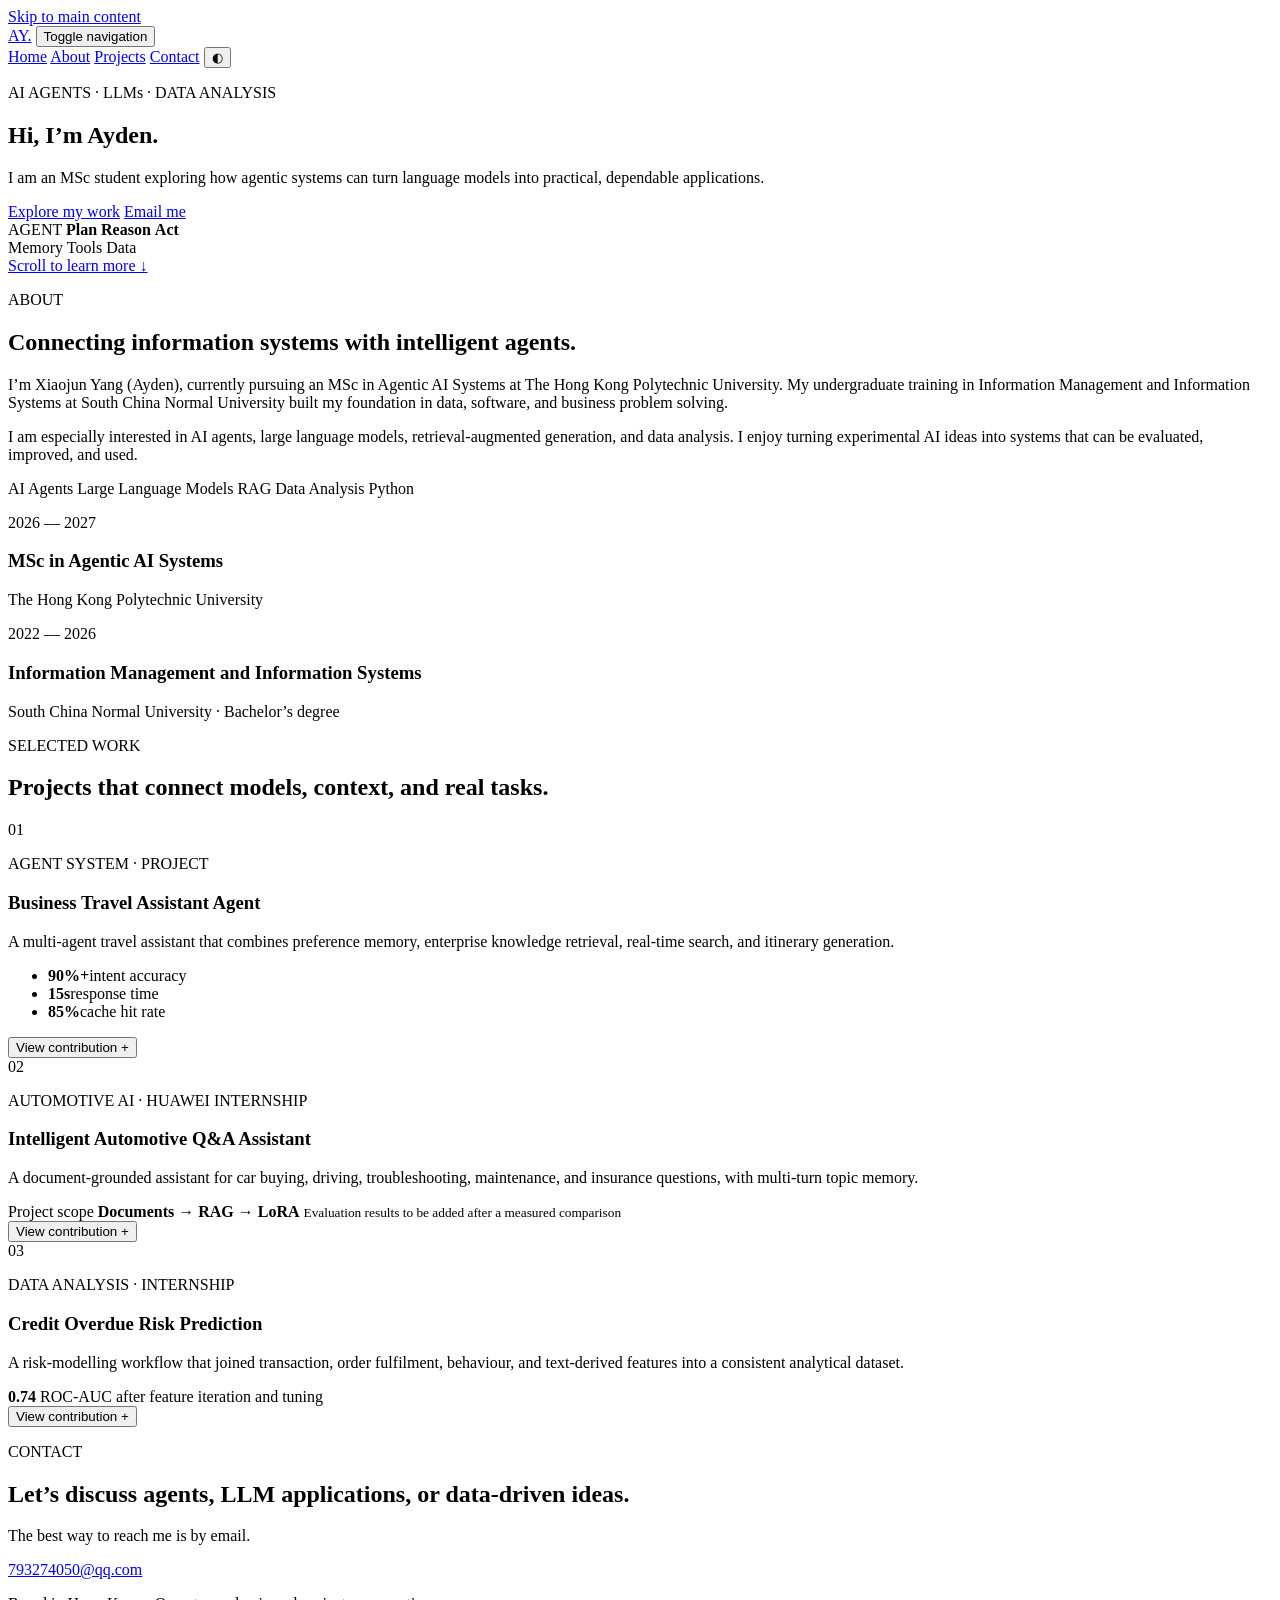
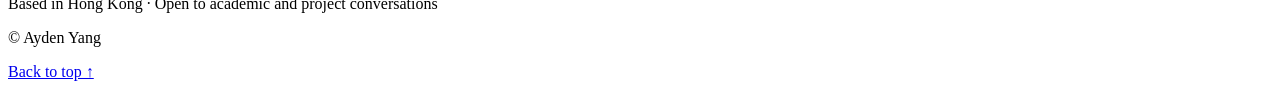
==== V0/index.html @ 96eb0669 "Publish V0/index.html" ====
<!doctype html>
<html lang="en">
  <head>
    <meta charset="utf-8" />
    <meta name="viewport" content="width=device-width, initial-scale=1" />
    <meta
      name="description"
      content="Ayden Yang's portfolio in AI agents, large language models, and data analysis."
    />
    <title>Ayden Yang | AI Agent Portfolio</title>
    <link rel="stylesheet" href="styles.css" />
    <script defer src="script.js"></script>
  </head>
  <body>
    <a class="skip-link" href="#main-content">Skip to main content</a>

    <header class="site-header">
      <nav class="nav container" aria-label="Primary navigation">
        <a class="brand" href="#home" aria-label="Ayden Yang home">AY.</a>
        <button
          class="nav-toggle"
          type="button"
          aria-expanded="false"
          aria-controls="nav-links"
        >
          <span class="sr-only">Toggle navigation</span>
          <span></span><span></span><span></span>
        </button>
        <div class="nav-links" id="nav-links">
          <a href="#home">Home</a>
          <a href="#about">About</a>
          <a href="#projects">Projects</a>
          <a href="#contact">Contact</a>
          <button class="theme-toggle" type="button" aria-label="Switch colour theme">
            <span aria-hidden="true">◐</span>
          </button>
        </div>
      </nav>
    </header>

    <main id="main-content">
      <section class="hero section" id="home">
        <div class="container hero-grid">
          <div class="hero-copy reveal">
            <p class="eyebrow">AI AGENTS · LLMs · DATA ANALYSIS</p>
            <h1>Hi, I’m <span>Ayden.</span></h1>
            <p class="hero-text">
              I am an MSc student exploring how agentic systems can turn language models into
              practical, dependable applications.
            </p>
            <div class="hero-actions">
              <a class="button primary" href="#projects">Explore my work</a>
              <a class="button secondary" href="mailto:793274050@qq.com">Email me</a>
            </div>
          </div>

          <div class="hero-visual reveal" aria-label="Agent system illustration">
            <div class="orbit orbit-one"></div>
            <div class="orbit orbit-two"></div>
            <div class="agent-core">
              <span class="core-label">AGENT</span>
              <strong>Plan</strong>
              <strong>Reason</strong>
              <strong>Act</strong>
            </div>
            <span class="node node-one">Memory</span>
            <span class="node node-two">Tools</span>
            <span class="node node-three">Data</span>
          </div>
        </div>
        <a class="scroll-cue" href="#about">Scroll to learn more ↓</a>
      </section>

      <section class="section" id="about">
        <div class="container">
          <div class="section-heading reveal">
            <p class="eyebrow">ABOUT</p>
            <h2>Connecting information systems with intelligent agents.</h2>
          </div>

          <div class="about-grid">
            <div class="about-copy reveal">
              <p>
                I’m Xiaojun Yang (Ayden), currently pursuing an MSc in Agentic AI Systems at The
                Hong Kong Polytechnic University. My undergraduate training in Information
                Management and Information Systems at South China Normal University built my
                foundation in data, software, and business problem solving.
              </p>
              <p>
                I am especially interested in AI agents, large language models, retrieval-augmented
                generation, and data analysis. I enjoy turning experimental AI ideas into systems
                that can be evaluated, improved, and used.
              </p>
              <div class="tag-list" aria-label="Interests">
                <span>AI Agents</span>
                <span>Large Language Models</span>
                <span>RAG</span>
                <span>Data Analysis</span>
                <span>Python</span>
              </div>
            </div>

            <div class="timeline reveal" aria-label="Education timeline">
              <article>
                <p class="timeline-date">2026 — 2027</p>
                <h3>MSc in Agentic AI Systems</h3>
                <p>The Hong Kong Polytechnic University</p>
              </article>
              <article>
                <p class="timeline-date">2022 — 2026</p>
                <h3>Information Management and Information Systems</h3>
                <p>South China Normal University · Bachelor’s degree</p>
              </article>
            </div>
          </div>
        </div>
      </section>

      <section class="section projects-section" id="projects">
        <div class="container">
          <div class="section-heading reveal">
            <p class="eyebrow">SELECTED WORK</p>
            <h2>Projects that connect models, context, and real tasks.</h2>
          </div>

          <div class="project-grid">
            <article class="project-card featured reveal">
              <div class="project-number">01</div>
              <p class="project-type">AGENT SYSTEM · PROJECT</p>
              <h3>Business Travel Assistant Agent</h3>
              <p>
                A multi-agent travel assistant that combines preference memory, enterprise
                knowledge retrieval, real-time search, and itinerary generation.
              </p>
              <ul class="metric-list" aria-label="Reported prototype metrics">
                <li><strong>90%+</strong><span>intent accuracy</span></li>
                <li><strong>15s</strong><span>response time</span></li>
                <li><strong>85%</strong><span>cache hit rate</span></li>
              </ul>
              <button class="details-toggle" type="button" aria-expanded="false">
                View contribution <span aria-hidden="true">+</span>
              </button>
              <div class="project-details" hidden>
                <p>
                  I redesigned intent routing for six intent categories, introduced priority-aware
                  parallel scheduling, and built short- and long-term preference memory with Redis
                  caching. I also developed a Milvus and BGE-M3 RAG pipeline for travel policies,
                  city guides, and FAQs, with source-aware retrieval.
                </p>
                <p class="stack">Python · Multi-Agent Orchestration · Milvus · BGE-M3 · Redis · RAG</p>
              </div>
            </article>

            <article class="project-card reveal">
              <div class="project-number">02</div>
              <p class="project-type">AUTOMOTIVE AI · HUAWEI INTERNSHIP</p>
              <h3>Intelligent Automotive Q&amp;A Assistant</h3>
              <p>
                A document-grounded assistant for car buying, driving, troubleshooting,
                maintenance, and insurance questions, with multi-turn topic memory.
              </p>
              <div class="draft-result">
                <span>Project scope</span>
                <strong>Documents → RAG → LoRA</strong>
                <small>Evaluation results to be added after a measured comparison</small>
              </div>
              <button class="details-toggle" type="button" aria-expanded="false">
                View contribution <span aria-hidden="true">+</span>
              </button>
              <div class="project-details" hidden>
                <p>
                  I built a JSON instruction dataset with instruction, input,
                  and output fields across direct answers, step-by-step guidance, fault analysis,
                  terminology, and safety or insurance reminders. I built a RAG application using
                  uploaded owner manuals, maintenance guides, diagnostic documents, and insurance
                  terms for grounded multi-turn answers. I then applied LoRA adaptation to an
                  open-source model and compared outputs before and after fine-tuning and RAG.
                </p>
                <p class="stack">Automotive documents · JSON dataset · RAG · Multi-turn memory · LoRA</p>
              </div>
            </article>

            <article class="project-card reveal">
              <div class="project-number">03</div>
              <p class="project-type">DATA ANALYSIS · INTERNSHIP</p>
              <h3>Credit Overdue Risk Prediction</h3>
              <p>
                A risk-modelling workflow that joined transaction, order fulfilment, behaviour,
                and text-derived features into a consistent analytical dataset.
              </p>
              <div class="single-metric">
                <strong>0.74</strong>
                <span>ROC-AUC after feature iteration and tuning</span>
              </div>
              <button class="details-toggle" type="button" aria-expanded="false">
                View contribution <span aria-hidden="true">+</span>
              </button>
              <div class="project-details" hidden>
                <p>
                  During my data analyst internship at JD Finance, I used SQL and Excel for data
                  extraction and cleaning, transformed unstructured notes into model features, and
                  trained and tuned a LightGBM classifier in Python. I evaluated it with accuracy,
                  F1-score, and ROC-AUC.
                </p>
                <p class="stack">Python · SQL · Excel · NLP · LightGBM</p>
              </div>
            </article>
          </div>
        </div>
      </section>

      <section class="section contact-section" id="contact">
        <div class="container contact-grid">
          <div class="section-heading reveal">
            <p class="eyebrow">CONTACT</p>
            <h2>Let’s discuss agents, LLM applications, or data-driven ideas.</h2>
          </div>
          <div class="contact-card reveal">
            <p>The best way to reach me is by email.</p>
            <a href="mailto:793274050@qq.com">793274050@qq.com</a>
            <p class="contact-note">Based in Hong Kong · Open to academic and project conversations</p>
          </div>
        </div>
      </section>
    </main>

    <footer>
      <div class="container footer-row">
        <p>© <span id="year"></span> Ayden Yang</p>
        <a href="#home">Back to top ↑</a>
      </div>
    </footer>
  </body>
</html>
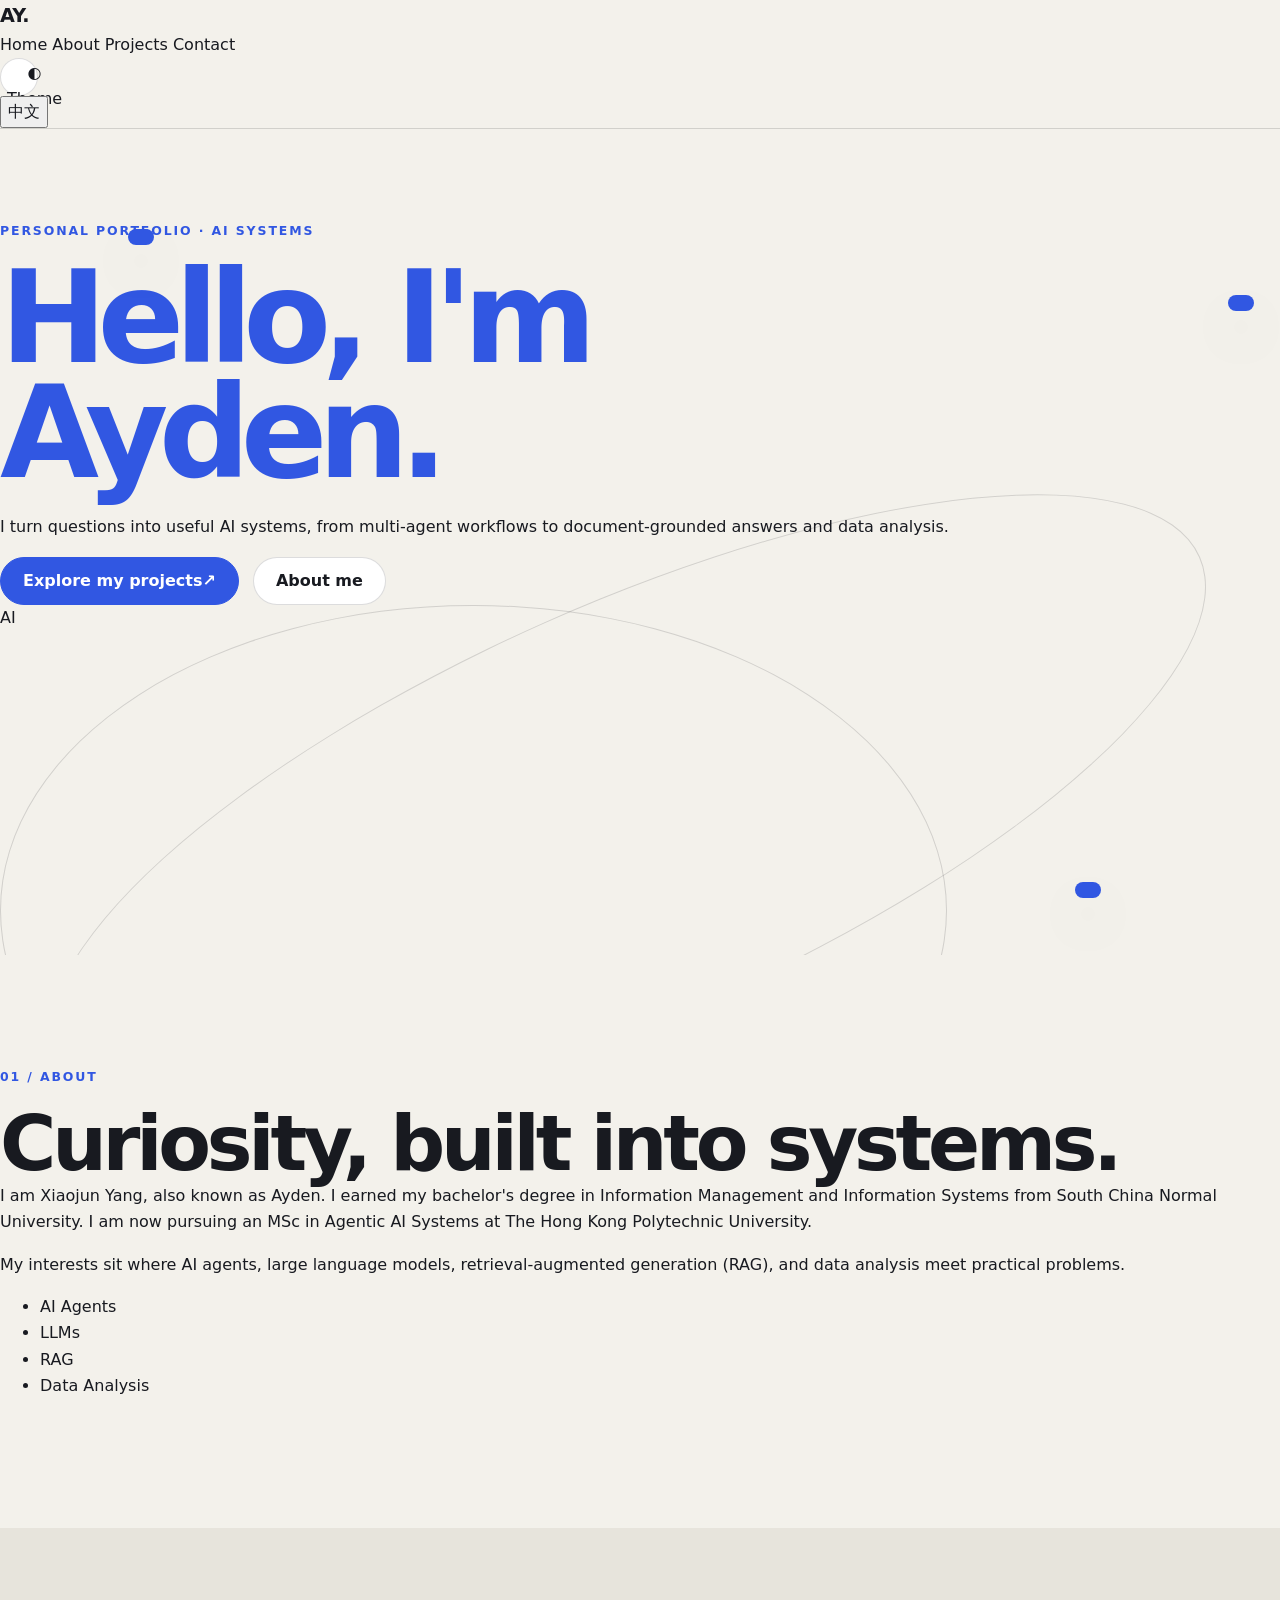
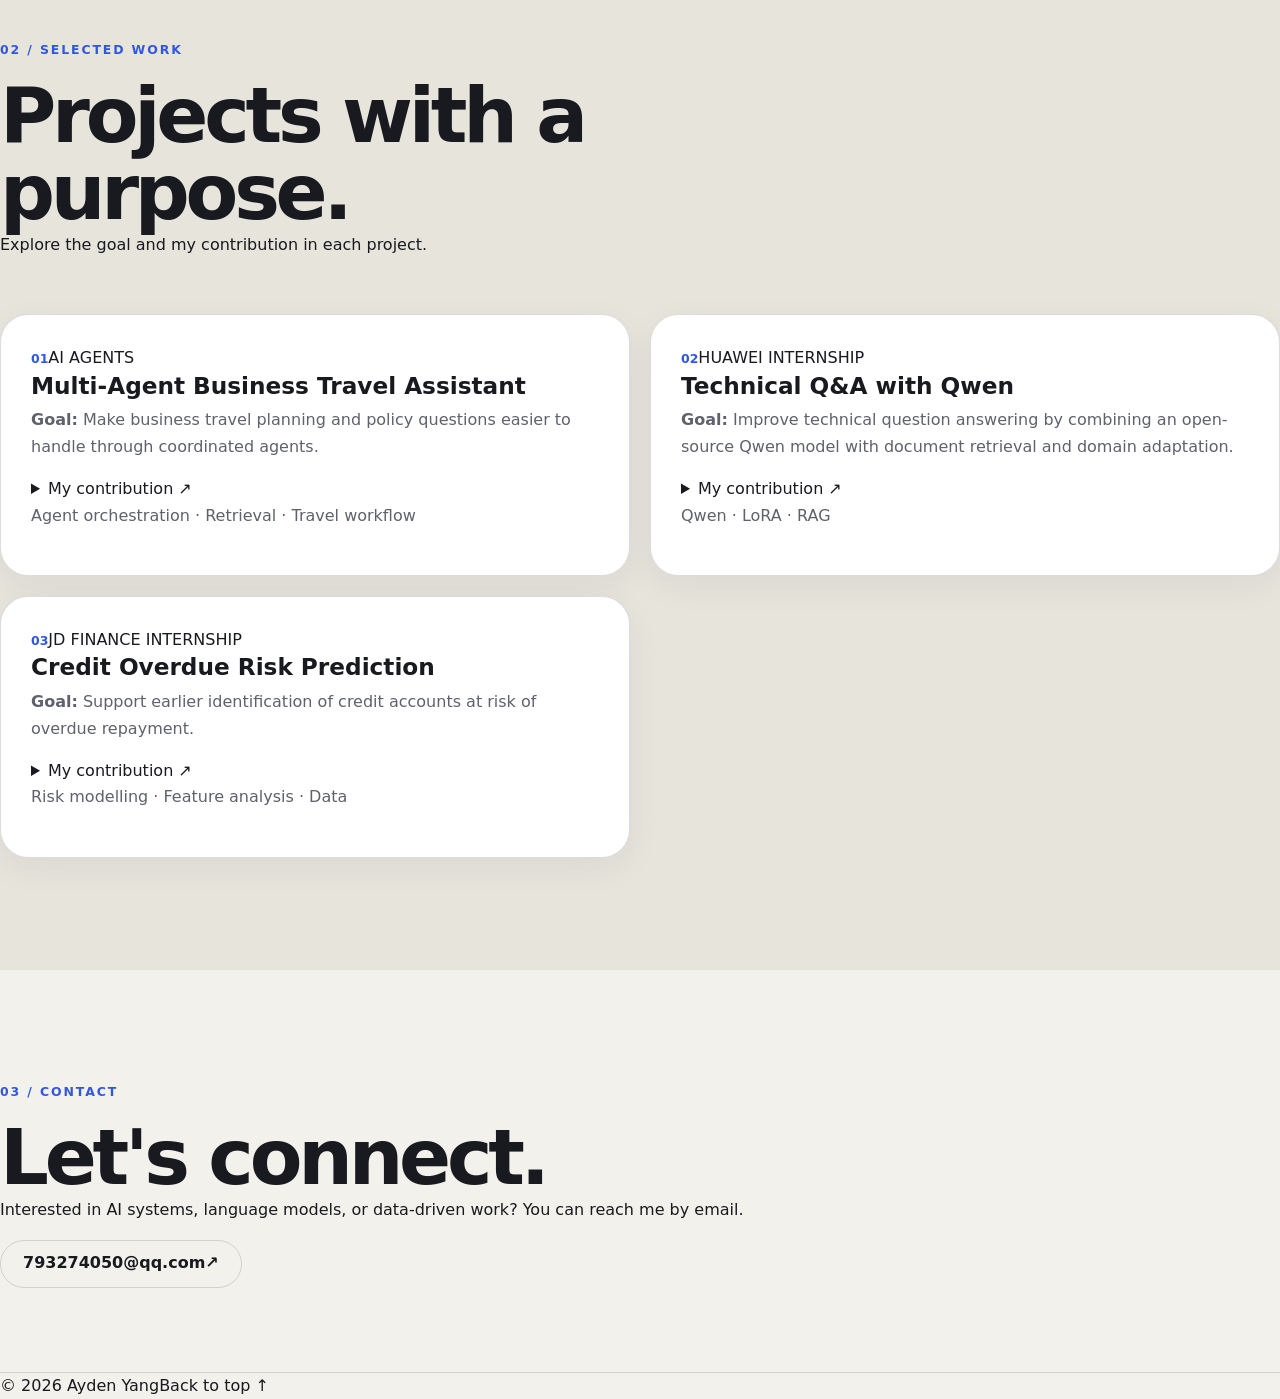
==== commit dc8156ba: "Publish final COMP5583 V0/index.html" ====
--- a/V0/index.html
+++ b/V0/index.html
@@ -1,234 +1,87 @@
 <!doctype html>
 <html lang="en">
-  <head>
-    <meta charset="utf-8" />
-    <meta name="viewport" content="width=device-width, initial-scale=1" />
-    <meta
-      name="description"
-      content="Ayden Yang's portfolio in AI agents, large language models, and data analysis."
-    />
-    <title>Ayden Yang | AI Agent Portfolio</title>
-    <link rel="stylesheet" href="styles.css" />
-    <script defer src="script.js"></script>
-  </head>
-  <body>
-    <a class="skip-link" href="#main-content">Skip to main content</a>
+<head>
+  <meta charset="utf-8">
+  <meta name="viewport" content="width=device-width, initial-scale=1">
+  <meta name="description" content="Ayden Yang's portfolio in AI agents, language models, RAG, and data analysis.">
+  <title>Ayden Yang | AI Portfolio</title>
+  <link rel="stylesheet" href="styles.css">
+  <script src="script.js" defer></script>
+</head>
+<body>
+  <a class="skip-link" href="#main" data-i18n="skip">Skip to content</a>
+  <header class="site-header">
+    <div class="shell header-inner">
+      <a class="brand" href="#home" aria-label="Ayden Yang, go to home">AY<span class="brand-dot">.</span></a>
+      <button class="nav-toggle" type="button" aria-expanded="false" aria-controls="site-nav" aria-label="Open navigation menu"><span data-i18n="menu">Menu</span> <span aria-hidden="true">☰</span></button>
+      <nav id="site-nav" class="site-nav" aria-label="Main navigation">
+        <a href="#home" data-i18n="navHome">Home</a>
+        <a href="#about" data-i18n="navAbout">About</a>
+        <a href="#projects" data-i18n="navProjects">Projects</a>
+        <a href="#contact" data-i18n="navContact">Contact</a>
+      </nav>
+      <button class="theme-toggle" type="button" aria-label="Switch to dark theme" aria-pressed="false"><span aria-hidden="true">◐</span> <span data-i18n="theme">Theme</span></button>
+      <button class="language-toggle" type="button" lang="zh-CN" aria-label="Switch to Chinese">中文</button>
+    </div>
+  </header>
 
-    <header class="site-header">
-      <nav class="nav container" aria-label="Primary navigation">
-        <a class="brand" href="#home" aria-label="Ayden Yang home">AY.</a>
-        <button
-          class="nav-toggle"
-          type="button"
-          aria-expanded="false"
-          aria-controls="nav-links"
-        >
-          <span class="sr-only">Toggle navigation</span>
-          <span></span><span></span><span></span>
-        </button>
-        <div class="nav-links" id="nav-links">
-          <a href="#home">Home</a>
-          <a href="#about">About</a>
-          <a href="#projects">Projects</a>
-          <a href="#contact">Contact</a>
-          <button class="theme-toggle" type="button" aria-label="Switch colour theme">
-            <span aria-hidden="true">◐</span>
-          </button>
+  <main id="main">
+    <section id="home" class="hero shell" aria-labelledby="home-title">
+      <div class="hero-copy">
+        <p class="eyebrow" data-i18n="heroEyebrow">PERSONAL PORTFOLIO · AI SYSTEMS</p>
+        <h1 id="home-title"><span data-i18n="heroHello">Hello, I'm</span> <span data-i18n="heroName">Ayden.</span></h1>
+        <p class="hero-lead" data-i18n="heroLead">I turn questions into useful AI systems, from multi-agent workflows to document-grounded answers and data analysis.</p>
+        <div class="hero-actions">
+          <a class="button primary" href="#projects"><span data-i18n="explore">Explore my projects</span> <span aria-hidden="true">↗</span></a>
+          <a class="button secondary" href="#about" data-i18n="aboutMe">About me</a>
         </div>
-      </nav>
-    </header>
+      </div>
+      <div class="hero-graphic" aria-hidden="true"><div class="orbit orbit-one"></div><div class="orbit orbit-two"></div><div class="core">AI</div><span class="node node-one"></span><span class="node node-two"></span><span class="node node-three"></span></div>
+    </section>
 
-    <main id="main-content">
-      <section class="hero section" id="home">
-        <div class="container hero-grid">
-          <div class="hero-copy reveal">
-            <p class="eyebrow">AI AGENTS · LLMs · DATA ANALYSIS</p>
-            <h1>Hi, I’m <span>Ayden.</span></h1>
-            <p class="hero-text">
-              I am an MSc student exploring how agentic systems can turn language models into
-              practical, dependable applications.
-            </p>
-            <div class="hero-actions">
-              <a class="button primary" href="#projects">Explore my work</a>
-              <a class="button secondary" href="mailto:793274050@qq.com">Email me</a>
-            </div>
-          </div>
+    <section id="about" class="section about-section" aria-labelledby="about-title">
+      <div class="shell two-column">
+        <div><p class="eyebrow" data-i18n="aboutEyebrow">01 / ABOUT</p><h2 id="about-title" data-i18n="aboutTitle">Curiosity, built into systems.</h2></div>
+        <div class="about-content">
+          <p data-i18n="aboutBio">I am Xiaojun Yang, also known as Ayden. I earned my bachelor's degree in Information Management and Information Systems from South China Normal University. I am now pursuing an MSc in Agentic AI Systems at The Hong Kong Polytechnic University.</p>
+          <p data-i18n="aboutInterests">My interests sit where AI agents, large language models, retrieval-augmented generation (RAG), and data analysis meet practical problems.</p>
+          <ul class="interest-list" aria-label="Areas of interest"><li data-i18n="interestAgents">AI Agents</li><li data-i18n="interestLLMs">LLMs</li><li data-i18n="interestRAG">RAG</li><li data-i18n="interestData">Data Analysis</li></ul>
+        </div>
+      </div>
+    </section>
 
-          <div class="hero-visual reveal" aria-label="Agent system illustration">
-            <div class="orbit orbit-one"></div>
-            <div class="orbit orbit-two"></div>
-            <div class="agent-core">
-              <span class="core-label">AGENT</span>
-              <strong>Plan</strong>
-              <strong>Reason</strong>
-              <strong>Act</strong>
-            </div>
-            <span class="node node-one">Memory</span>
-            <span class="node node-two">Tools</span>
-            <span class="node node-three">Data</span>
-          </div>
+    <section id="projects" class="section projects-section" aria-labelledby="projects-title">
+      <div class="shell">
+        <p class="eyebrow" data-i18n="projectsEyebrow">02 / SELECTED WORK</p>
+        <div class="section-heading"><h2 id="projects-title" data-i18n="projectsTitle">Projects with a purpose.</h2><p data-i18n="projectsIntro">Explore the goal and my contribution in each project.</p></div>
+        <div class="project-grid">
+          <article class="project-card">
+            <div class="card-top"><span class="project-number">01</span><span class="project-kind" data-i18n="project1Kind">AI AGENTS</span></div>
+            <h3 data-i18n="project1Title">Multi-Agent Business Travel Assistant</h3>
+            <p><strong data-i18n="goal">Goal:</strong> <span data-i18n="project1Goal">Make business travel planning and policy questions easier to handle through coordinated agents.</span></p>
+            <details><summary><span data-i18n="contribution">My contribution</span> <span aria-hidden="true">↗</span></summary><div class="detail-body"><p data-i18n="project1Contribution">I developed a multi-agent workflow that divides travel requests into focused tasks and brings the results together for the user. I worked on orchestration and document retrieval so answers could refer to travel information instead of relying only on the model's memory.</p></div></details>
+            <p class="tags" data-i18n="project1Tags">Agent orchestration · Retrieval · Travel workflow</p>
+          </article>
+          <article class="project-card">
+            <div class="card-top"><span class="project-number">02</span><span class="project-kind" data-i18n="project2Kind">HUAWEI INTERNSHIP</span></div>
+            <h3 data-i18n="project2Title">Technical Q&amp;A with Qwen</h3>
+            <p><strong data-i18n="goal">Goal:</strong> <span data-i18n="project2Goal">Improve technical question answering by combining an open-source Qwen model with document retrieval and domain adaptation.</span></p>
+            <details><summary><span data-i18n="contribution">My contribution</span> <span aria-hidden="true">↗</span></summary><div class="detail-body"><p data-i18n="project2Contribution">I participated in preparing domain question-answer data, building a RAG-based document workflow, and applying LoRA fine-tuning to Qwen. I compared answers before and after adaptation to identify where domain accuracy and response consistency could improve.</p><p class="evidence-note" data-i18n="project2Note">Any benchmark figures from this internship are preliminary drafts and are omitted here until verified.</p></div></details>
+            <p class="tags" data-i18n="project2Tags">Qwen · LoRA · RAG</p>
+          </article>
+          <article class="project-card">
+            <div class="card-top"><span class="project-number">03</span><span class="project-kind" data-i18n="project3Kind">JD FINANCE INTERNSHIP</span></div>
+            <h3 data-i18n="project3Title">Credit Overdue Risk Prediction</h3>
+            <p><strong data-i18n="goal">Goal:</strong> <span data-i18n="project3Goal">Support earlier identification of credit accounts at risk of overdue repayment.</span></p>
+            <details><summary><span data-i18n="contribution">My contribution</span> <span aria-hidden="true">↗</span></summary><div class="detail-body"><p data-i18n="project3Contribution">I contributed to data preparation and analysis for a credit risk prediction workflow, exploring how customer and transaction signals could help identify overdue risk. The project strengthened my practice in turning messy data into usable modelling features.</p></div></details>
+            <p class="tags" data-i18n="project3Tags">Risk modelling · Feature analysis · Data</p>
+          </article>
         </div>
-        <a class="scroll-cue" href="#about">Scroll to learn more ↓</a>
-      </section>
+      </div>
+    </section>
 
-      <section class="section" id="about">
-        <div class="container">
-          <div class="section-heading reveal">
-            <p class="eyebrow">ABOUT</p>
-            <h2>Connecting information systems with intelligent agents.</h2>
-          </div>
-
-          <div class="about-grid">
-            <div class="about-copy reveal">
-              <p>
-                I’m Xiaojun Yang (Ayden), currently pursuing an MSc in Agentic AI Systems at The
-                Hong Kong Polytechnic University. My undergraduate training in Information
-                Management and Information Systems at South China Normal University built my
-                foundation in data, software, and business problem solving.
-              </p>
-              <p>
-                I am especially interested in AI agents, large language models, retrieval-augmented
-                generation, and data analysis. I enjoy turning experimental AI ideas into systems
-                that can be evaluated, improved, and used.
-              </p>
-              <div class="tag-list" aria-label="Interests">
-                <span>AI Agents</span>
-                <span>Large Language Models</span>
-                <span>RAG</span>
-                <span>Data Analysis</span>
-                <span>Python</span>
-              </div>
-            </div>
-
-            <div class="timeline reveal" aria-label="Education timeline">
-              <article>
-                <p class="timeline-date">2026 — 2027</p>
-                <h3>MSc in Agentic AI Systems</h3>
-                <p>The Hong Kong Polytechnic University</p>
-              </article>
-              <article>
-                <p class="timeline-date">2022 — 2026</p>
-                <h3>Information Management and Information Systems</h3>
-                <p>South China Normal University · Bachelor’s degree</p>
-              </article>
-            </div>
-          </div>
-        </div>
-      </section>
-
-      <section class="section projects-section" id="projects">
-        <div class="container">
-          <div class="section-heading reveal">
-            <p class="eyebrow">SELECTED WORK</p>
-            <h2>Projects that connect models, context, and real tasks.</h2>
-          </div>
-
-          <div class="project-grid">
-            <article class="project-card featured reveal">
-              <div class="project-number">01</div>
-              <p class="project-type">AGENT SYSTEM · PROJECT</p>
-              <h3>Business Travel Assistant Agent</h3>
-              <p>
-                A multi-agent travel assistant that combines preference memory, enterprise
-                knowledge retrieval, real-time search, and itinerary generation.
-              </p>
-              <ul class="metric-list" aria-label="Reported prototype metrics">
-                <li><strong>90%+</strong><span>intent accuracy</span></li>
-                <li><strong>15s</strong><span>response time</span></li>
-                <li><strong>85%</strong><span>cache hit rate</span></li>
-              </ul>
-              <button class="details-toggle" type="button" aria-expanded="false">
-                View contribution <span aria-hidden="true">+</span>
-              </button>
-              <div class="project-details" hidden>
-                <p>
-                  I redesigned intent routing for six intent categories, introduced priority-aware
-                  parallel scheduling, and built short- and long-term preference memory with Redis
-                  caching. I also developed a Milvus and BGE-M3 RAG pipeline for travel policies,
-                  city guides, and FAQs, with source-aware retrieval.
-                </p>
-                <p class="stack">Python · Multi-Agent Orchestration · Milvus · BGE-M3 · Redis · RAG</p>
-              </div>
-            </article>
-
-            <article class="project-card reveal">
-              <div class="project-number">02</div>
-              <p class="project-type">AUTOMOTIVE AI · HUAWEI INTERNSHIP</p>
-              <h3>Intelligent Automotive Q&amp;A Assistant</h3>
-              <p>
-                A document-grounded assistant for car buying, driving, troubleshooting,
-                maintenance, and insurance questions, with multi-turn topic memory.
-              </p>
-              <div class="draft-result">
-                <span>Project scope</span>
-                <strong>Documents → RAG → LoRA</strong>
-                <small>Evaluation results to be added after a measured comparison</small>
-              </div>
-              <button class="details-toggle" type="button" aria-expanded="false">
-                View contribution <span aria-hidden="true">+</span>
-              </button>
-              <div class="project-details" hidden>
-                <p>
-                  I built a JSON instruction dataset with instruction, input,
-                  and output fields across direct answers, step-by-step guidance, fault analysis,
-                  terminology, and safety or insurance reminders. I built a RAG application using
-                  uploaded owner manuals, maintenance guides, diagnostic documents, and insurance
-                  terms for grounded multi-turn answers. I then applied LoRA adaptation to an
-                  open-source model and compared outputs before and after fine-tuning and RAG.
-                </p>
-                <p class="stack">Automotive documents · JSON dataset · RAG · Multi-turn memory · LoRA</p>
-              </div>
-            </article>
-
-            <article class="project-card reveal">
-              <div class="project-number">03</div>
-              <p class="project-type">DATA ANALYSIS · INTERNSHIP</p>
-              <h3>Credit Overdue Risk Prediction</h3>
-              <p>
-                A risk-modelling workflow that joined transaction, order fulfilment, behaviour,
-                and text-derived features into a consistent analytical dataset.
-              </p>
-              <div class="single-metric">
-                <strong>0.74</strong>
-                <span>ROC-AUC after feature iteration and tuning</span>
-              </div>
-              <button class="details-toggle" type="button" aria-expanded="false">
-                View contribution <span aria-hidden="true">+</span>
-              </button>
-              <div class="project-details" hidden>
-                <p>
-                  During my data analyst internship at JD Finance, I used SQL and Excel for data
-                  extraction and cleaning, transformed unstructured notes into model features, and
-                  trained and tuned a LightGBM classifier in Python. I evaluated it with accuracy,
-                  F1-score, and ROC-AUC.
-                </p>
-                <p class="stack">Python · SQL · Excel · NLP · LightGBM</p>
-              </div>
-            </article>
-          </div>
-        </div>
-      </section>
-
-      <section class="section contact-section" id="contact">
-        <div class="container contact-grid">
-          <div class="section-heading reveal">
-            <p class="eyebrow">CONTACT</p>
-            <h2>Let’s discuss agents, LLM applications, or data-driven ideas.</h2>
-          </div>
-          <div class="contact-card reveal">
-            <p>The best way to reach me is by email.</p>
-            <a href="mailto:793274050@qq.com">793274050@qq.com</a>
-            <p class="contact-note">Based in Hong Kong · Open to academic and project conversations</p>
-          </div>
-        </div>
-      </section>
-    </main>
-
-    <footer>
-      <div class="container footer-row">
-        <p>© <span id="year"></span> Ayden Yang</p>
-        <a href="#home">Back to top ↑</a>
-      </div>
-    </footer>
-  </body>
+    <section id="contact" class="section contact-section" aria-labelledby="contact-title"><div class="shell contact-inner"><div><p class="eyebrow" data-i18n="contactEyebrow">03 / CONTACT</p><h2 id="contact-title" data-i18n="contactTitle">Let's connect.</h2><p data-i18n="contactIntro">Interested in AI systems, language models, or data-driven work? You can reach me by email.</p></div><a class="button contact-button" href="mailto:793274050@qq.com">793274050@qq.com <span aria-hidden="true">↗</span></a></div></section>
+  </main>
+  <footer class="site-footer"><div class="shell"><span data-i18n="copyright">© 2026 Ayden Yang</span><a href="#home" data-i18n="backTop">Back to top ↑</a></div></footer>
+</body>
 </html>
--- a/V0/styles.css
+++ b/V0/styles.css
@@ -0,0 +1,731 @@
+:root {
+  --bg: #f3f1eb;
+  --surface: #ffffff;
+  --surface-soft: #e7e4dc;
+  --text: #181a20;
+  --muted: #5f626c;
+  --line: rgba(24, 26, 32, 0.15);
+  --accent: #3157e2;
+  --accent-strong: #1f3fb8;
+  --highlight: #d8ff55;
+  --shadow: 0 24px 60px rgba(35, 39, 55, 0.12);
+  --radius: 28px;
+  --header-bg: rgba(243, 241, 235, 0.88);
+}
+
+[data-theme="dark"] {
+  --bg: #11131a;
+  --surface: #191c25;
+  --surface-soft: #232733;
+  --text: #f3f1eb;
+  --muted: #b3b7c3;
+  --line: rgba(255, 255, 255, 0.14);
+  --accent: #8ca2ff;
+  --accent-strong: #b5c2ff;
+  --highlight: #d8ff55;
+  --shadow: 0 24px 70px rgba(0, 0, 0, 0.32);
+  --header-bg: rgba(17, 19, 26, 0.88);
+}
+
+* {
+  box-sizing: border-box;
+}
+
+html {
+  scroll-behavior: smooth;
+}
+
+body {
+  margin: 0;
+  color: var(--text);
+  background: var(--bg);
+  font-family: Inter, ui-sans-serif, system-ui, -apple-system, BlinkMacSystemFont, "Segoe UI", sans-serif;
+  line-height: 1.65;
+  transition: color 180ms ease, background 180ms ease;
+}
+
+a {
+  color: inherit;
+  text-decoration: none;
+}
+
+button {
+  color: inherit;
+  font: inherit;
+}
+
+.container {
+  width: min(1120px, calc(100% - 40px));
+  margin: 0 auto;
+}
+
+.section {
+  padding: 112px 0;
+  scroll-margin-top: 76px;
+}
+
+.skip-link {
+  position: fixed;
+  z-index: 100;
+  top: 12px;
+  left: 12px;
+  padding: 10px 14px;
+  color: #11131a;
+  background: var(--highlight);
+  border-radius: 8px;
+  transform: translateY(-150%);
+}
+
+.skip-link:focus {
+  transform: translateY(0);
+}
+
+.sr-only {
+  position: absolute;
+  width: 1px;
+  height: 1px;
+  padding: 0;
+  margin: -1px;
+  overflow: hidden;
+  clip: rect(0, 0, 0, 0);
+  white-space: nowrap;
+  border: 0;
+}
+
+.site-header {
+  position: sticky;
+  z-index: 20;
+  top: 0;
+  background: var(--header-bg);
+  border-bottom: 1px solid var(--line);
+  backdrop-filter: blur(18px);
+}
+
+.nav {
+  min-height: 74px;
+  display: flex;
+  align-items: center;
+  justify-content: space-between;
+}
+
+.brand {
+  font-size: 1.2rem;
+  font-weight: 900;
+  letter-spacing: -0.04em;
+}
+
+.nav-links {
+  display: flex;
+  align-items: center;
+  gap: 30px;
+  font-size: 0.9rem;
+  font-weight: 700;
+}
+
+.nav-links a {
+  position: relative;
+}
+
+.nav-links a::after {
+  position: absolute;
+  right: 0;
+  bottom: -5px;
+  left: 0;
+  height: 2px;
+  background: var(--accent);
+  content: "";
+  transform: scaleX(0);
+  transform-origin: right;
+  transition: transform 160ms ease;
+}
+
+.nav-links a:hover::after,
+.nav-links a:focus-visible::after {
+  transform: scaleX(1);
+  transform-origin: left;
+}
+
+.theme-toggle,
+.nav-toggle {
+  display: grid;
+  place-items: center;
+  border: 1px solid var(--line);
+  background: var(--surface);
+  cursor: pointer;
+}
+
+.theme-toggle {
+  width: 38px;
+  height: 38px;
+  border-radius: 50%;
+}
+
+.nav-toggle {
+  display: none;
+}
+
+.hero {
+  min-height: calc(100vh - 74px);
+  padding-top: 92px;
+  position: relative;
+  overflow: hidden;
+}
+
+.hero-grid {
+  display: grid;
+  grid-template-columns: 1.15fr 0.85fr;
+  align-items: center;
+  gap: 72px;
+}
+
+.eyebrow {
+  margin: 0 0 18px;
+  color: var(--accent);
+  font-size: 0.78rem;
+  font-weight: 900;
+  letter-spacing: 0.15em;
+}
+
+h1,
+h2,
+h3,
+p {
+  margin-top: 0;
+}
+
+h1 {
+  max-width: 760px;
+  margin-bottom: 24px;
+  font-size: clamp(4.4rem, 10vw, 8.6rem);
+  line-height: 0.9;
+  letter-spacing: -0.075em;
+}
+
+h1 span {
+  color: var(--accent);
+}
+
+.hero-text {
+  max-width: 640px;
+  margin-bottom: 34px;
+  color: var(--muted);
+  font-size: clamp(1.08rem, 2vw, 1.35rem);
+}
+
+.hero-actions {
+  display: flex;
+  flex-wrap: wrap;
+  gap: 14px;
+}
+
+.button {
+  display: inline-flex;
+  min-height: 48px;
+  align-items: center;
+  justify-content: center;
+  padding: 0 22px;
+  border: 1px solid var(--line);
+  border-radius: 999px;
+  font-weight: 800;
+  transition: transform 160ms ease, box-shadow 160ms ease;
+}
+
+.button:hover,
+.button:focus-visible {
+  box-shadow: 0 10px 25px rgba(49, 87, 226, 0.2);
+  transform: translateY(-2px);
+}
+
+.button.primary {
+  color: #fff;
+  background: var(--accent);
+  border-color: var(--accent);
+}
+
+.button.secondary {
+  background: var(--surface);
+}
+
+.hero-visual {
+  position: relative;
+  aspect-ratio: 1;
+  display: grid;
+  place-items: center;
+}
+
+.agent-core {
+  position: relative;
+  z-index: 3;
+  width: 190px;
+  height: 190px;
+  display: grid;
+  place-content: center;
+  color: #11131a;
+  background: var(--highlight);
+  border-radius: 46% 54% 58% 42% / 51% 42% 58% 49%;
+  box-shadow: var(--shadow);
+  transform: rotate(-7deg);
+}
+
+.agent-core strong {
+  font-size: 1.12rem;
+  line-height: 1.35;
+  transform: rotate(7deg);
+}
+
+.core-label {
+  margin-bottom: 8px;
+  font-size: 0.68rem;
+  font-weight: 900;
+  letter-spacing: 0.16em;
+  transform: rotate(7deg);
+}
+
+.orbit {
+  position: absolute;
+  border: 1px solid var(--line);
+  border-radius: 50%;
+}
+
+.orbit-one {
+  width: 74%;
+  height: 74%;
+  animation: spin 22s linear infinite;
+}
+
+.orbit-two {
+  width: 98%;
+  height: 50%;
+  transform: rotate(-24deg);
+}
+
+.node {
+  position: absolute;
+  z-index: 4;
+  padding: 8px 13px;
+  color: #fff;
+  background: var(--accent);
+  border-radius: 999px;
+  font-size: 0.76rem;
+  font-weight: 800;
+  box-shadow: var(--shadow);
+}
+
+.node-one { top: 12%; left: 10%; }
+.node-two { top: 20%; right: 2%; }
+.node-three { right: 14%; bottom: 7%; }
+
+.scroll-cue {
+  position: absolute;
+  bottom: 26px;
+  left: 50%;
+  color: var(--muted);
+  font-size: 0.78rem;
+  font-weight: 700;
+  transform: translateX(-50%);
+}
+
+.section-heading {
+  max-width: 820px;
+  margin-bottom: 56px;
+}
+
+h2 {
+  margin-bottom: 0;
+  font-size: clamp(2.5rem, 6vw, 5.2rem);
+  line-height: 1;
+  letter-spacing: -0.055em;
+}
+
+.about-grid,
+.contact-grid {
+  display: grid;
+  grid-template-columns: 1fr 1fr;
+  gap: 72px;
+}
+
+.about-copy {
+  color: var(--muted);
+  font-size: 1.08rem;
+}
+
+.tag-list {
+  display: flex;
+  flex-wrap: wrap;
+  gap: 10px;
+  margin-top: 30px;
+}
+
+.tag-list span,
+.stack {
+  padding: 7px 12px;
+  color: var(--text);
+  background: var(--surface-soft);
+  border-radius: 999px;
+  font-size: 0.78rem;
+  font-weight: 750;
+}
+
+.timeline {
+  border-top: 1px solid var(--line);
+}
+
+.timeline article {
+  padding: 26px 0;
+  border-bottom: 1px solid var(--line);
+}
+
+.timeline-date {
+  margin-bottom: 6px;
+  color: var(--accent);
+  font-size: 0.76rem;
+  font-weight: 900;
+  letter-spacing: 0.08em;
+}
+
+.timeline h3,
+.project-card h3 {
+  margin-bottom: 8px;
+  font-size: 1.45rem;
+  line-height: 1.2;
+}
+
+.timeline p:last-child,
+.project-card > p:not(.project-type) {
+  color: var(--muted);
+}
+
+.projects-section {
+  background: var(--surface-soft);
+}
+
+.project-grid {
+  display: grid;
+  grid-template-columns: repeat(2, minmax(0, 1fr));
+  gap: 20px;
+}
+
+.project-card {
+  padding: 30px;
+  background: var(--surface);
+  border: 1px solid var(--line);
+  border-radius: var(--radius);
+  box-shadow: 0 10px 34px rgba(33, 38, 54, 0.06);
+}
+
+.project-card.featured {
+  grid-row: span 2;
+  padding: 38px;
+  background: var(--text);
+  color: var(--bg);
+}
+
+.project-card.featured p:not(.project-type),
+.project-card.featured .project-details {
+  color: color-mix(in srgb, var(--bg) 72%, transparent);
+}
+
+.project-number {
+  margin-bottom: 56px;
+  color: var(--accent);
+  font-size: 0.78rem;
+  font-weight: 900;
+}
+
+.project-type {
+  margin-bottom: 10px;
+  color: var(--accent);
+  font-size: 0.7rem;
+  font-weight: 900;
+  letter-spacing: 0.12em;
+}
+
+.metric-list {
+  display: grid;
+  grid-template-columns: repeat(3, 1fr);
+  gap: 10px;
+  padding: 28px 0;
+  margin: 28px 0;
+  border-top: 1px solid color-mix(in srgb, var(--bg) 22%, transparent);
+  border-bottom: 1px solid color-mix(in srgb, var(--bg) 22%, transparent);
+  list-style: none;
+}
+
+.metric-list strong,
+.metric-list span {
+  display: block;
+}
+
+.metric-list strong {
+  font-size: 1.35rem;
+}
+
+.metric-list span {
+  color: color-mix(in srgb, var(--bg) 62%, transparent);
+  font-size: 0.7rem;
+}
+
+.draft-result,
+.single-metric {
+  padding: 18px;
+  margin: 24px 0;
+  background: var(--surface-soft);
+  border-radius: 18px;
+}
+
+.draft-result span,
+.draft-result strong,
+.draft-result small,
+.single-metric strong,
+.single-metric span {
+  display: block;
+}
+
+.draft-result span {
+  color: var(--accent);
+  font-size: 0.69rem;
+  font-weight: 900;
+  letter-spacing: 0.08em;
+  text-transform: uppercase;
+}
+
+.draft-result strong,
+.single-metric strong {
+  margin: 5px 0;
+  font-size: 1.65rem;
+}
+
+.draft-result small,
+.single-metric span {
+  color: var(--muted);
+  font-size: 0.72rem;
+}
+
+.details-toggle {
+  width: 100%;
+  display: flex;
+  justify-content: space-between;
+  padding: 14px 0 0;
+  background: transparent;
+  border: 0;
+  border-top: 1px solid var(--line);
+  cursor: pointer;
+  font-size: 0.82rem;
+  font-weight: 850;
+  text-align: left;
+}
+
+.featured .details-toggle {
+  border-color: color-mix(in srgb, var(--bg) 22%, transparent);
+}
+
+.details-toggle span {
+  transition: transform 180ms ease;
+}
+
+.details-toggle[aria-expanded="true"] span {
+  transform: rotate(45deg);
+}
+
+.project-details {
+  padding-top: 18px;
+  color: var(--muted);
+  font-size: 0.9rem;
+}
+
+.project-details .stack {
+  display: inline-block;
+  margin: 6px 0 0;
+}
+
+.contact-section {
+  padding-bottom: 84px;
+}
+
+.contact-grid {
+  align-items: end;
+}
+
+.contact-grid .section-heading {
+  margin-bottom: 0;
+}
+
+.contact-card {
+  padding: 34px;
+  background: var(--surface);
+  border: 1px solid var(--line);
+  border-radius: var(--radius);
+  box-shadow: var(--shadow);
+}
+
+.contact-card > a {
+  display: inline-block;
+  margin: 12px 0 30px;
+  color: var(--accent);
+  font-size: clamp(1.2rem, 3vw, 2rem);
+  font-weight: 900;
+  letter-spacing: -0.035em;
+  word-break: break-word;
+}
+
+.contact-note {
+  margin-bottom: 0;
+  color: var(--muted);
+  font-size: 0.8rem;
+}
+
+footer {
+  border-top: 1px solid var(--line);
+}
+
+.footer-row {
+  min-height: 86px;
+  display: flex;
+  align-items: center;
+  justify-content: space-between;
+  color: var(--muted);
+  font-size: 0.78rem;
+}
+
+.footer-row p {
+  margin-bottom: 0;
+}
+
+.reveal {
+  opacity: 0;
+  transform: translateY(22px);
+  transition: opacity 600ms ease, transform 600ms ease;
+}
+
+.reveal.visible {
+  opacity: 1;
+  transform: translateY(0);
+}
+
+@keyframes spin {
+  to { transform: rotate(360deg); }
+}
+
+@media (prefers-reduced-motion: reduce) {
+  *,
+  *::before,
+  *::after {
+    scroll-behavior: auto !important;
+    animation-duration: 0.01ms !important;
+    animation-iteration-count: 1 !important;
+    transition-duration: 0.01ms !important;
+  }
+
+  .reveal {
+    opacity: 1;
+    transform: none;
+  }
+}
+
+@media (max-width: 820px) {
+  .section {
+    padding: 84px 0;
+  }
+
+  .hero-grid,
+  .about-grid,
+  .contact-grid {
+    grid-template-columns: 1fr;
+    gap: 48px;
+  }
+
+  .hero {
+    min-height: auto;
+    padding-bottom: 100px;
+  }
+
+  .hero-visual {
+    width: min(520px, 100%);
+    margin: 0 auto;
+  }
+
+  .project-grid {
+    grid-template-columns: 1fr;
+  }
+
+  .project-card.featured {
+    grid-row: auto;
+  }
+
+  .scroll-cue {
+    display: none;
+  }
+}
+
+@media (max-width: 620px) {
+  .container {
+    width: min(100% - 28px, 1120px);
+  }
+
+  .nav-toggle {
+    width: 42px;
+    height: 42px;
+    display: flex;
+    flex-direction: column;
+    gap: 5px;
+    border-radius: 50%;
+  }
+
+  .nav-toggle span:not(.sr-only) {
+    width: 17px;
+    height: 2px;
+    background: var(--text);
+  }
+
+  .nav-links {
+    position: absolute;
+    top: 74px;
+    right: 0;
+    left: 0;
+    display: none;
+    align-items: stretch;
+    padding: 18px 20px 24px;
+    background: var(--bg);
+    border-bottom: 1px solid var(--line);
+  }
+
+  .nav-links.open {
+    display: flex;
+    flex-direction: column;
+  }
+
+  .theme-toggle {
+    margin-top: 4px;
+  }
+
+  h1 {
+    font-size: clamp(4rem, 21vw, 6.5rem);
+  }
+
+  .hero-actions {
+    align-items: stretch;
+    flex-direction: column;
+  }
+
+  .project-card,
+  .project-card.featured {
+    padding: 24px;
+  }
+
+  .metric-list {
+    grid-template-columns: 1fr;
+  }
+
+  .metric-list li {
+    display: flex;
+    align-items: baseline;
+    justify-content: space-between;
+  }
+
+  .footer-row {
+    align-items: flex-start;
+    flex-direction: column;
+    justify-content: center;
+    gap: 4px;
+  }
+}
